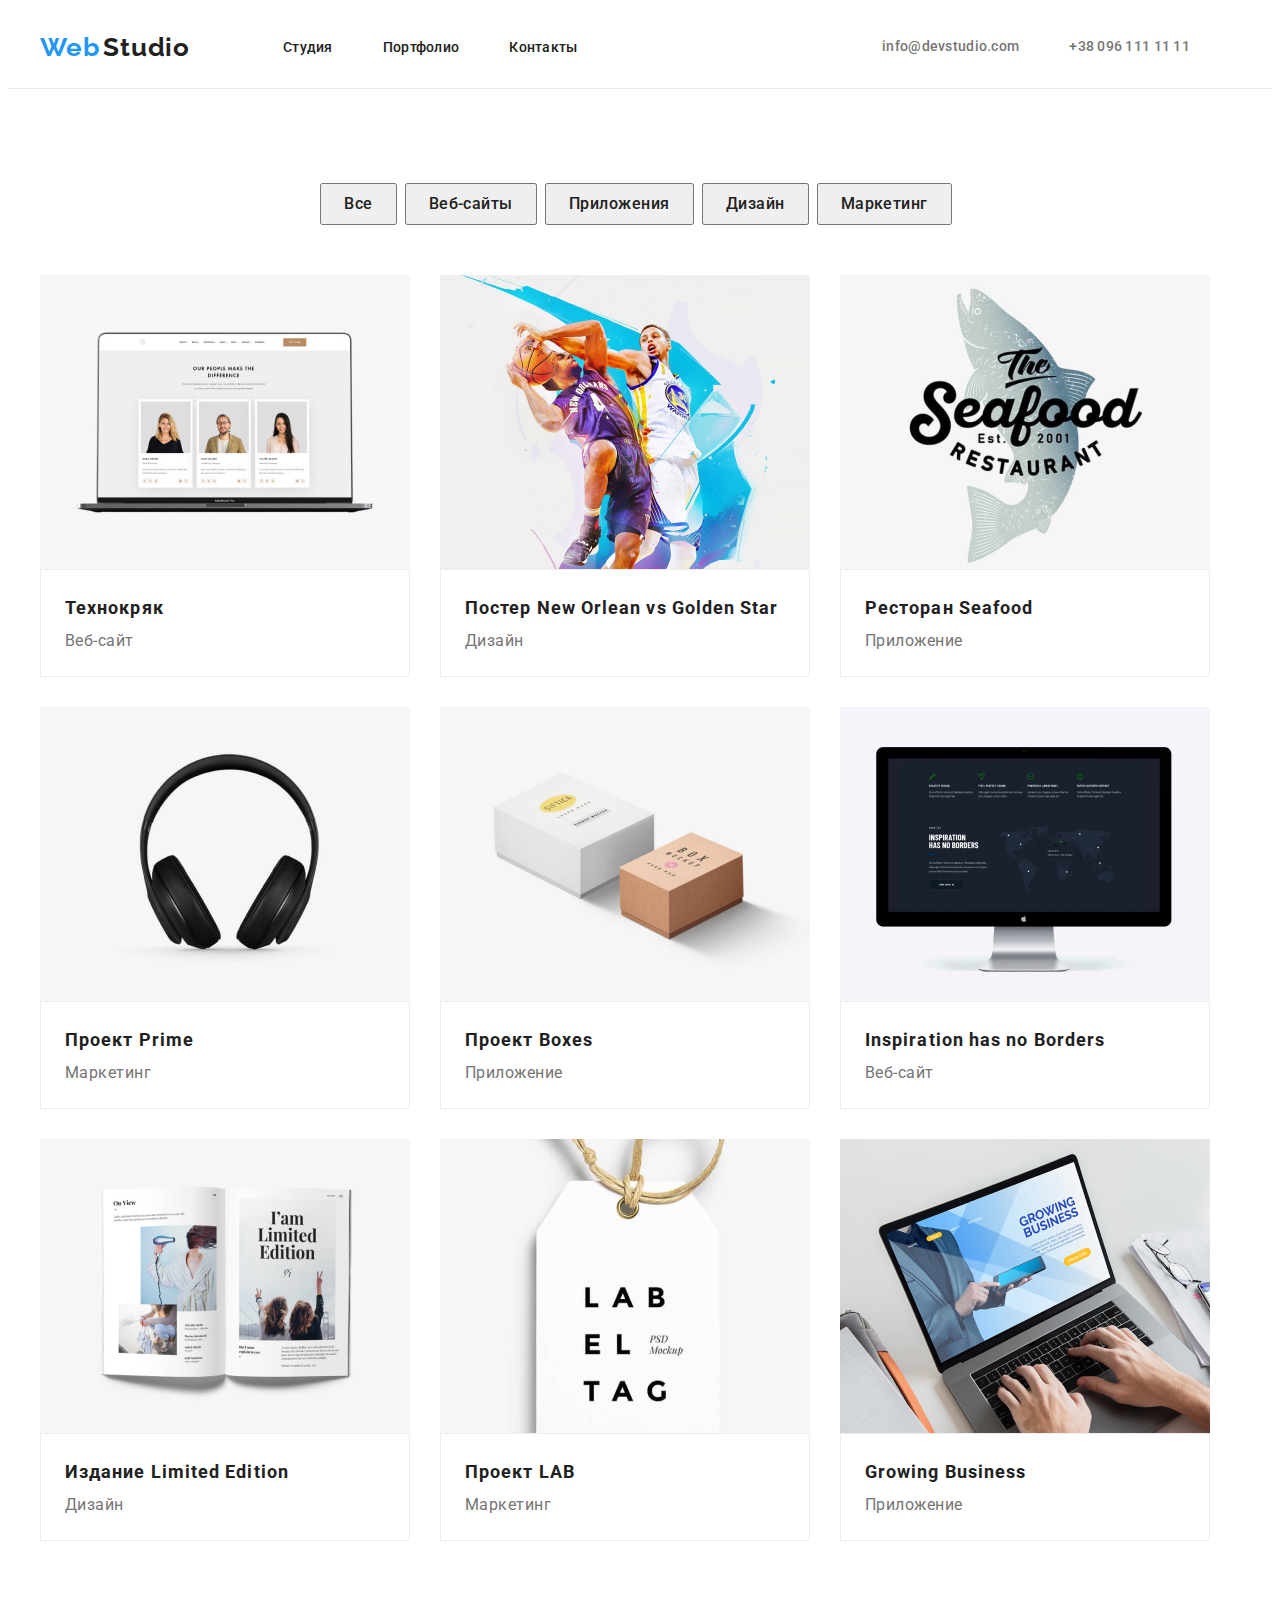
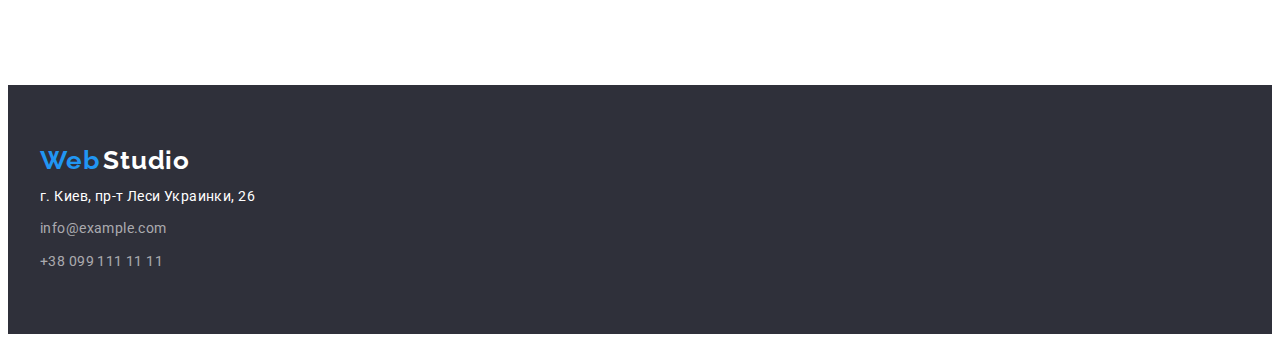
==== portfolio.html @ 5c02d0d0 "Добавляет икони" ====
<!DOCTYPE html>
<html lang="en">

<head>
    <meta charset="UTF-8">
    <meta http-equiv="X-UA-Compatible" content="IE=edge">
    <meta name="viewport" content="width=device-width, initial-scale=1.0">
    <link rel="preconnect" href="https://fonts.googleapis.com">
    <link rel="preconnect" href="https://fonts.gstatic.com" crossorigin>
    <link
        href="https://fonts.googleapis.com/css2?family=Raleway:wght@700&family=Roboto:wght@400;500;700;900&display=swap"
        rel="stylesheet">
    <title>Document</title>
    <link rel="stylesheet" href="https://cdnjs.cloudflare.com/ajax/libs/modern-normalize/1.1.0/modern-normalize.min.css"
        integrity="sha512-wpPYUAdjBVSE4KJnH1VR1HeZfpl1ub8YT/NKx4PuQ5NmX2tKuGu6U/JRp5y+Y8XG2tV+wKQpNHVUX03MfMFn9Q=="
        crossorigin="anonymous" referrerpolicy="no-referrer" />
    <link rel="stylesheet" href="./css/styles.css">
</head>

<body>
    <header class="header ">
        <div class="container header-container">
            <nav class="header-nav">
                <a class="link" href="">
                    <div class="header-logo">
                        <span class="header-logo-web">Web</span>
                        <span class="header-logo-studio">Studio</span>
                    </div>
                </a>
                <ul class="header-list list">
                    <li class="header-item"><a class="header-link link" href="./index.html">Студия</a></li>
                    <li class="header-item"><a class="header-link link" href="./portfolio.html">Портфолио</a></li>
                    <li class="header-item"><a class="header-link link" href="">Контакты</a></li>
                </ul>
    
            </nav>
    
            <ul class="header-contacts-link list">
                <li><a class="header-contacts-link link" href="mailto:info@devstudio.com">info@devstudio.com</a></li>
                <li><a class="header-contacts-link" href="tel:+380961111111"></a>+38 096 111 11 11</li>
            </ul>
        </div>
    </header>
    <main>
        <section class="portfolio-page">
            <div class="container">
            <ul class="header-btn-list list portfolio">

                <li class="portfolio-item"><button class="btn-list" type="button">Все</button></li>
                <li class="portfolio-item"><button class="btn-list" type="button">Веб-сайты</button></li>
                <li class="portfolio-item"><button class="btn-list" type="button">Приложения</button></li>
                <li class="portfolio-item"><button class="btn-list" type="button">Дизайн</button></li>
                <li class="portfolio-item"><button class="btn-list" type="button">Маркетинг</button></li>

            </ul>
            </div>
              <div class="container">
            <ul class="project-list list">
                <li class="project-list-item">
                    <img src="./images/employee.jpg" alt="три фотографии" width="370" height="294">
                      <div class="projects-content">
                        <h3 class="project-title">Технокряк</h3>
                        <p class="project-item">Веб-сайт</p>
                      </div>
                </li>
                <li class="project-list-item">
                    <img src="./images/poster.jpg" alt="баскетболисты" width="370" height="294">
                      <div class="projects-content">
                        <h3 class="project-title">Постер New Orlean vs Golden Star</h3>
                        <p class="project-item">Дизайн</p>
                      </div>
                </li>
    
                <li class="project-list-item">
                    <img src="./images/restaurant.jpg" alt="логотип ресторана в форме рыбы" width="370" height="294">
                    <div class="projects-content">
                      <h3 class="project-title">Ресторан Seafood</h3>
                      <p class="project-item">Приложение</p>
                    </div>
                </li>
                <li class="project-list-item">
                    <img src="./images/prime.jpg" alt="наушники" width="370" height="294">
                    <div class="projects-content">
                      <h3 class="project-title">Проект Prime</h3>
                      <p class="project-item">Маркетинг</p>
                    </div>
                </li>
                <li class="project-list-item">
                    <img src="./images/boxes.jpg" alt="коробки" width="370" height="294">
                    <div class="projects-content">
                    <h3 class="project-title">Проект Boxes</h3>
                    <p class="project-item">Приложение</p>
                    </div>
                </li>
                <li class="project-list-item">
                    <img src="./images/borders.jpg" alt="монитор компьютера" width="370" height="294">
                    <div class="projects-content">
                      <h3 class="project-title">Inspiration has no Borders</h3>
                      <p class="project-item">Веб-сайт</p>
                    </div>
                </li>
                <li class="project-list-item">
                    <img src="./images/limited.jpg" alt="журнал" width="370" height="294">
                    <div class="projects-content">
                      <h3 class="project-title">Издание Limited Edition</h3>
                      <p class="project-item">Дизайн</p>
                    </div>
                </li>
                <li class="project-list-item">
                    <img src="./images/lab.jpg" alt="бирка" width="370" height="294">
                    <div class="projects-content">
                      <h3 class="project-title">Проект LAB</h3>
                      <p class="project-item">Маркетинг</p>
                    </div>
                </li>
                <li class="project-list-item">
                    <img src="./images/growing.jpg" alt="работа за ноутбуком" width="370" height="294">
                    <div class="projects-content">
                      <h3 class="project-title">Growing Business</h3>
                      <p class="project-item">Приложение</p>
                    </div>
                </li>
            </ul>
            </div>
        </section>
    </main>
    <footer class="footer">
        <div class="container">
            <div class="footer-logo">
                <span class="footer-web">Web</span>
                <span class="footer-studio">Studio</span>
            </div>
            <address>
                <ul class="list">
                    <li class="footer-list"><a class="address link" href="" :>г. Киев, пр-т Леси Украинки, 26</a></li>
                    <li class="footer-list"><a class="footer-contacts link"
                            href="mailto:info@example.com">info@example.com</a></li>
                    <li class="footer-list"><a class="footer-contacts href=" tel:+380991111111">+38 099 111 11 11</a></li>
                </ul>
            </address>
        </div>
    </footer>
</body>

</html>
---- css/styles.css ----
:root {
  --primary-title-color: #ffffff;
  --secondary-title-color: #212121;
  --third-title-color: #2f303a;
  --primary-text-color: #757575;
  --secondary-text-color: #212121;
  --third-text-color: rgba(255, 255, 255, 0.6);
  --accent-color: #2196f3;
}

p,
h1,
h2,
h3,
h4,
h5,
h6 {
  margin: 0;
}

ul {
  margin: 0;
  padding-left: 0;
}

img {
  display: block;
  max-width: 100%;
  height: auto;
}

.btn {
  padding-top: 10px;
  padding-bottom: 10px;
  padding-right: 32px;
  padding-left: 32px;
  font-family: Roboto;
  font-style: normal;
  font-weight: bold;
  font-size: 16px;
  line-height: 1.87;
  text-align: center;
  letter-spacing: 0.06em;
  border-radius: 4px;
}

.link {
  text-decoration: none;
}
.list {
  list-style: none;
}
.container {
  width: 1200px;
  margin: 0 auto;
  padding-left: 15px;
  padding-right: 15px;
}
.header {
  border-bottom: 1px solid #ececec;
  padding-top: 24px;
  padding-bottom: 25px;
}

.header-nav {
  display: flex;
  align-items: center;
}

.header-container {
  display: flex;
  align-items: center;
}

.header-list {
  display: flex;
}

.header-item:not(:last-child) {
  margin-right: 50px;
}

.header-contacts-link {
  display: flex;
  align-items: center;
  margin-right: 50px;
  margin-left: auto;
}

.contact-icon {
  margin-right: 10px;
  fill: currentColor;
}

.header-logo {
  margin-right: 93px;
}

.header-logo-web {
  font-family: Raleway;
  font-style: normal;
  font-weight: bold;
  font-size: 26px;
  line-height: 1.19;
  letter-spacing: 0.03em;
  color: var(--accent-color);
}

.header-logo-studio {
  font-family: Raleway;
  font-style: normal;
  font-weight: bold;
  font-size: 26px;
  line-height: 1.19;
  letter-spacing: 0.03em;
  color: var(--secondary-title-color);
}

.header-link:hover {
  color: var(--accent-color);
}

.header-link {
  font-family: Roboto;
  font-style: normal;
  font-weight: 500;
  font-size: 14px;
  line-height: 1.14;
  letter-spacing: 0.02em;
  color: var(--secondary-title-color);
}

.header-contacts-link:hover {
  color: var(--accent-color);
}
.header-contacts-link:focus {
  color: var(--accent-color);
}

.header-contacts-link {
  font-family: Roboto;
  font-style: normal;
  font-weight: 500;
  font-size: 14px;
  line-height: 1.14;
  letter-spacing: 0.02em;
  color: var(--primary-text-color);
}

.contact-icon {
  margin-right: 10px;
  fill: currentColor;
}

.features-icon {
  fill: currentColor;
}

.hero {
  background-image: linear-gradient(
      rgba(47, 48, 58, 0.4),
      rgba(47, 48, 58, 0.4)
    ),
    url(../images/img.jpg);
  background-repeat: no-repeat;
  background-position: center;
  background-size: cover;
  text-align: center;
  padding-top: 200px;
  padding-bottom: 200px;
}

.hero-title {
  text-align: center;
  font-weight: 900;
  max-width: 696px;
  font-family: Roboto;
  font-style: normal;
  font-size: 44px;
  line-height: 1.36;
  letter-spacing: 0.06em;
  text-transform: uppercase;
  color: var(--primary-title-color);
}

.hero-title {
  margin: 0 auto;
  margin-bottom: 30px;
}

.header-btn {
  font-weight: 700px;
  color: var(--primary-title-color);
  background-color: var(--accent-color);
  padding: 10px 32px;
  display: inline-block;
  align-items: center;
  text-align: center;
  margin: 0 auto;
}

.section {
  padding-top: 94px;
  padding-bottom: 94px;
}

.feature-list {
  display: flex;
}

.feature-item {
  margin-right: 30px;
  width: 270px;
  margin-top: 10px;
}

.advant {
  padding-bottom: 94px;
}

.advant-title {
  margin-bottom: 50px;
}
.advant-list {
  display: flex;
}

.advant-item {
  margin-right: 30px;
}
.advant-item:nth(:last-child) {
  margin-right: 30px;
}

.section-title {
  font-family: Roboto;
  font-style: normal;
  font-weight: bold;
  font-size: 14px;
  line-height: 1.14;
  letter-spacing: 0.03em;
  text-transform: uppercase;
  color: var(--secondary-title-color);
  margin-right: 30px;
  margin-top: 30px;
}

.section-title-list {
  margin-top: 10px;
  font-family: Roboto;
  font-style: normal;
  font-weight: normal;
  font-size: 14px;
  line-height: 1.71;
  letter-spacing: 0.03em;
  color: var(--primary-text-color);
}

.advant-title {
  font-family: Roboto;
  font-style: normal;
  font-weight: bold;
  font-size: 36px;
  line-height: 1.16;
  text-align: center;
  letter-spacing: 0.03em;
}

.empl {
  background-color: #f5f4fa;
  padding-top: 94px;
  padding-bottom: 94px;
}

.empl-list {
  font-family: Roboto;
  font-style: normal;
  font-weight: 500;
  font-size: 16px;
  line-height: 1.18;
  letter-spacing: 0.03em;
  color: var(--secondary-title-color);
}

.empl-item {
  font-family: Roboto;
  font-style: normal;
  font-weight: normal;
  font-size: 16px;
  line-height: 1.18;
  letter-spacing: 0.03em;
  color: var(--primary-text-color);
}

.employee {
  display: flex;
}

.empl-element {
  margin-right: 30px;
}

.team {
  padding-top: 30px;
  padding-bottom: 30px;
}

.empl-list {
  text-align: center;
  margin-top: 30px;
}

.empl-item {
  text-align: center;
  margin-top: 10px;
  padding-bottom: 30px;
}

.clients {
  margin-top: 94px;
  margin-bottom: 236px;
}

.footer-web {
  font-family: Raleway;
  font-style: normal;
  font-weight: bold;
  font-size: 26px;
  line-height: 1.19;
  letter-spacing: 0.03em;
  color: var(--accent-color);
}

.footer-studio {
  font-family: Raleway;
  font-style: normal;
  font-weight: bold;
  font-size: 26px;
  line-height: 1.19;
  letter-spacing: 0.03em;
  color: var(--primary-title-color);
}

.footer {
  background-color: var(--third-title-color);
}
.footer {
  padding-top: 60px;
  padding-bottom: 60px;
}

.footer-list {
  margin-top: 9px;
}

.address {
  font-family: Roboto;
  font-style: normal;
  font-weight: normal;
  font-size: 14px;
  line-height: 1.71;
  letter-spacing: 0.03em;
  color: var(--primary-title-color);
}

.footer-contacts {
  font-family: Roboto;
  font-style: normal;
  font-weight: normal;
  font-size: 14px;
  line-height: 1.71;
  letter-spacing: 0.03em;
  color: var(--third-text-color);
}

.header-btn-list {
  text-align: center;
}

.btn-list:hover {
  background-color: var(--accent-color);
  color: var(--primary-title-color);
}
.btn-list:focus {
  background-color: var(--accent-color);
  color: var(--primary-title-color);
}

.btn-list {
  font-family: Roboto;
  font-style: normal;
  font-weight: 500;
  font-size: 16px;
  line-height: 1.62;
  text-align: center;
  letter-spacing: 0.03em;
  color: var(--secondary-title-color);
  padding: 6px 22px;
}

.portfolio-page {
  padding-top: 94px;
  padding-bottom: 50px;
}

.portfolio {
  display: flex;
  align-items: center;
  justify-content: center;
  margin-bottom: 50px;
}

.portfolio-item {
  margin-right: 8px;
  background-color: var(--accent-color);
  border-radius: 4px;
}

.project-title {
  font-family: Roboto;
  font-style: normal;
  font-weight: bold;
  font-size: 18px;
  line-height: 2;
  letter-spacing: 0.06em;
  color: var(--secondary-title-color);
}

.project-item {
  font-family: Roboto;
  font-style: normal;
  font-weight: normal;
  font-size: 16px;
  line-height: 1.87;
  letter-spacing: 0.03em;
  color: var(--primary-text-color);
}

.project-list {
  display: flex;
  flex-wrap: wrap;
  padding-bottom: 94px;
}

.project-list-item {
  flex-basis: auto;
  margin-right: 30px;
  margin-bottom: 30px;
}

.project-list-item:nth-child(3n) {
  margin-right: 0;
}

.project-list-item:nth-last-child(-n + 3) {
  margin-bottom: 0;
}

.projects-content {
  padding: 20px 24px;
  border: 1px solid #eeeeee;
}
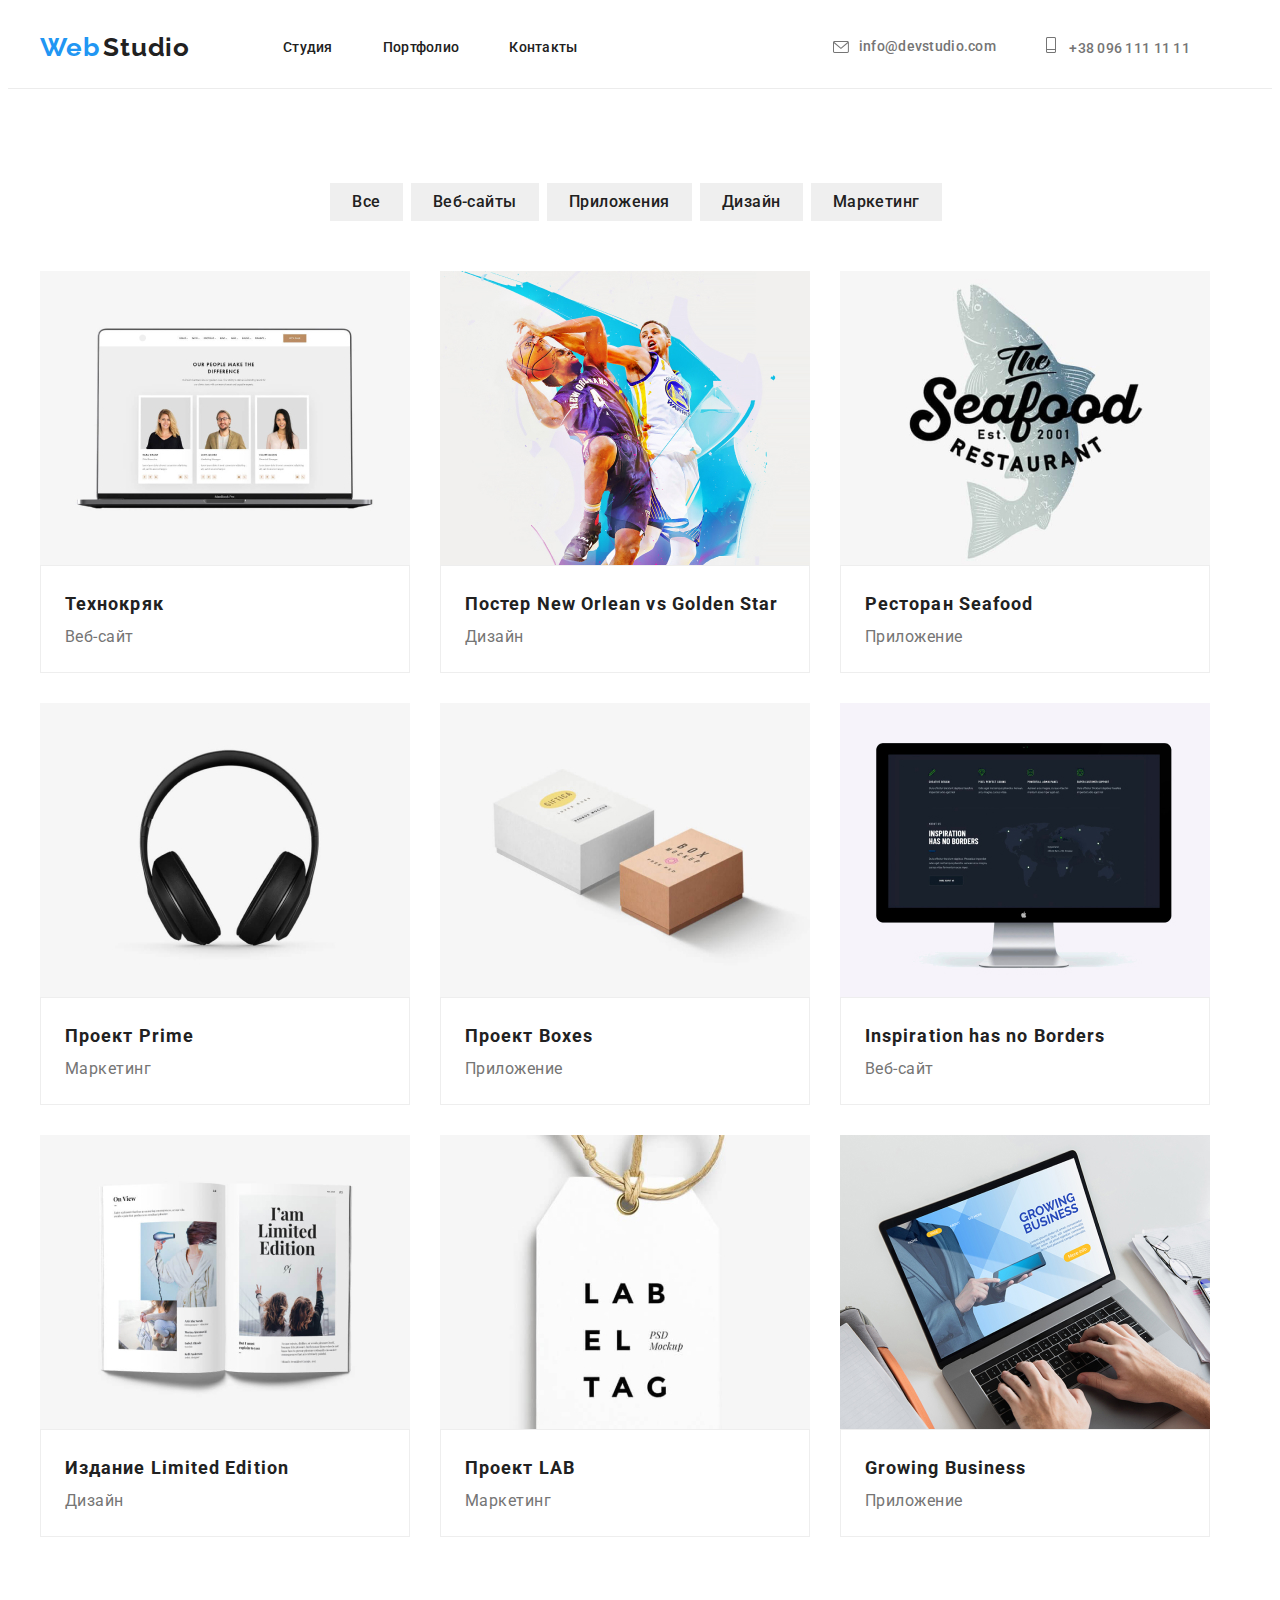
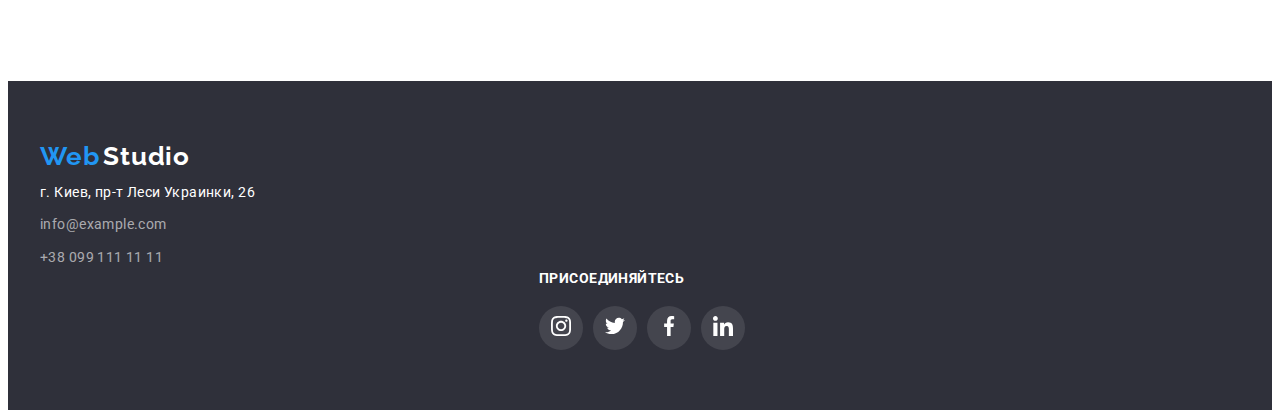
==== commit f3f0616a: "Добавляет иконки на сайт" ====
--- a/portfolio.html
+++ b/portfolio.html
@@ -36,8 +36,18 @@
             </nav>
     
             <ul class="header-contacts-link list">
-                <li><a class="header-contacts-link link" href="mailto:info@devstudio.com">info@devstudio.com</a></li>
-                <li><a class="header-contacts-link" href="tel:+380961111111"></a>+38 096 111 11 11</li>
+                <li><a class="header-contacts-link link " href="mailto:info@devstudio.com">
+                        <svg class="contact-icon" width="16" height="12">
+                            <use href="./images/sprite.svg#icon-mail"></use>
+                        </svg>
+                        info@devstudio.com</a></li>
+            
+                <li><a class="header-contacts-link" href="tel:+380961111111"></a>
+                    <svg class="contact-icon" width="10" height="16">
+                        <use href="./images/sprite.svg#icon-phone"></use>
+                    </svg>
+                    +38 096 111 11 11
+                </li>
             </ul>
         </div>
     </header>
@@ -139,6 +149,43 @@
                 </ul>
             </address>
         </div>
+        <section class="footer-social">
+            <div class="container">
+            <h3 class="footer-title">Присоединяйтесь</h3>
+            <ul class="footer-social-list list">
+                <li class="footer-item">
+                <a href="" class="social__link">
+                    <svg class="footer-svg " width="20px" height="20px">
+                        <use href="./images/sprite.svg#icon-instagram"></use>
+                    </svg>
+                </a>
+                </li>
+                <li class="footer-item">
+                    <a href="" class="social__link">
+                        <svg class="footer-svg " width="20px" height="20px">
+                            <use href="./images/sprite.svg#icon-twitter"></use>
+                        </svg>
+                    </a>
+                </li>
+                <li class="footer-item">
+                    <a href="" class="social__link">
+                        <svg class="footer-svg " width="20px" height="20px">
+                            <use href="./images/sprite.svg#icon-facebook"></use>
+                        </svg>
+                    </a>
+                </li>
+                <li class="footer-item">
+                    <a href="" class="social__link">
+                        <svg class="footer-svg " width="20px" height="20px">
+                            <use href="./images/sprite.svg#icon-linkedin"></use>
+                        </svg>
+                    </a>
+                </li>
+
+
+            </ul>
+                </div>
+        </section>
     </footer>
 </body>
 
--- a/css/styles.css
+++ b/css/styles.css
@@ -87,11 +87,6 @@
   margin-left: auto;
 }
 
-.contact-icon {
-  margin-right: 10px;
-  fill: currentColor;
-}
-
 .header-logo {
   margin-right: 93px;
 }
@@ -149,11 +144,11 @@
 
 .contact-icon {
   margin-right: 10px;
-  fill: currentColor;
-}
-
-.features-icon {
-  fill: currentColor;
+  fill: #757575;
+}
+
+.contact-icon:hover {
+  fill: #2196f3;
 }
 
 .hero {
@@ -206,6 +201,7 @@
 
 .feature-list {
   display: flex;
+  align-items: center;
 }
 
 .feature-item {
@@ -214,6 +210,13 @@
   margin-top: 10px;
 }
 
+.icon-border {
+  width: 270px;
+  height: 120px;
+  background: #f5f4fa;
+  border-radius: 4px;
+}
+
 .advant {
   padding-bottom: 94px;
 }
@@ -298,6 +301,10 @@
 
 .empl-element {
   margin-right: 30px;
+  box-shadow: 0px 2px 1px rgba(0, 0, 0, 0.2), 0px 1px 1px rgba(0, 0, 0, 0.14),
+    0px 1px 3px rgba(0, 0, 0, 0.12);
+  background-color: #fff;
+  border-radius: 0px 0px 4px 4px;
 }
 
 .team {
@@ -316,9 +323,77 @@
   padding-bottom: 30px;
 }
 
+.social {
+  display: flex;
+  justify-content: space-evenly;
+  padding-left: 32px;
+  padding-right: 32px;
+}
+
+.social-logo {
+  width: 44px;
+  height: 44px;
+}
+
+.socail-svg {
+  fill: #afb1b8;
+}
+
+.socail-svg:hover {
+  fill: #ffffff;
+}
+
 .clients {
   margin-top: 94px;
-  margin-bottom: 236px;
+  margin-bottom: 94px;
+}
+
+.clients-title {
+  font-family: Roboto;
+  font-style: normal;
+  color: #212121;
+  font-weight: bold;
+  font-size: 36px;
+  line-height: 42px;
+  text-align: center;
+  letter-spacing: 0.03em;
+  margin-bottom: 50px;
+}
+
+.clients-content {
+  display: flex;
+  margin-bottom: 94px;
+}
+
+.clients-logo {
+  border: 1px solid #afb1b8;
+  box-sizing: border-box;
+  border-radius: 4px;
+  margin-left: 30px;
+  width: 170px;
+  height: 92px;
+}
+.clients-logo first-child {
+  margin-left: 0px;
+}
+
+.clients-logo:hover {
+  border: 1px solid #2196f3;
+}
+
+.clients-logo:focus {
+  border: 1px solid #2196f3;
+}
+
+.icon-logo {
+  fill: #afb1b8;
+  width: 106px;
+  height: 60px;
+  height: 50%;
+}
+
+.icon-logo:hover {
+  fill: #2196f3;
 }
 
 .footer-web {
@@ -380,10 +455,14 @@
 .btn-list:hover {
   background-color: var(--accent-color);
   color: var(--primary-title-color);
+  box-shadow: 0px 3px 1px rgba(0, 0, 0, 0.1), 0px 1px 2px rgba(0, 0, 0, 0.08),
+    0px 2px 2px rgba(0, 0, 0, 0.12);
 }
 .btn-list:focus {
   background-color: var(--accent-color);
   color: var(--primary-title-color);
+  box-shadow: 0px 3px 1px rgba(0, 0, 0, 0.1), 0px 1px 2px rgba(0, 0, 0, 0.08),
+    0px 2px 2px rgba(0, 0, 0, 0.12);
 }
 
 .btn-list {
@@ -396,6 +475,7 @@
   letter-spacing: 0.03em;
   color: var(--secondary-title-color);
   padding: 6px 22px;
+  border: none;
 }
 
 .portfolio-page {
@@ -456,7 +536,58 @@
   margin-bottom: 0;
 }
 
+.project-list-item:hover {
+  box-shadow: 0px 1px 1px rgba(0, 0, 0, 0.12), 0px 4px 4px rgba(0, 0, 0, 0.06),
+    1px 4px 6px rgba(0, 0, 0, 0.16);
+}
+
 .projects-content {
   padding: 20px 24px;
   border: 1px solid #eeeeee;
 }
+
+.footer-social {
+  padding-left: 516px;
+}
+
+.footer-social-list {
+  display: flex;
+}
+
+.footer-title {
+  color: #ffffff;
+  font-family: Roboto;
+  font-style: normal;
+  font-weight: bold;
+  font-size: 14px;
+  line-height: 16px;
+  letter-spacing: 0.03em;
+  text-transform: uppercase;
+  margin: 0;
+  padding-bottom: 20px;
+}
+
+.footer-item {
+  display: flex;
+  justify-content: center;
+  align-items: center;
+  width: 44px;
+  height: 44px;
+  border-radius: 50%;
+  margin-right: 10px;
+  background-color: rgba(255, 255, 255, 0.1);
+}
+
+.footer-svg {
+  width: 20px;
+  height: 20px;
+  fill: #ffffff;
+}
+
+.footer-item:hover {
+  background-color: var(--accent-color);
+}
+
+.footer-item:focus {
+  background-color: var(--accent-color);
+}
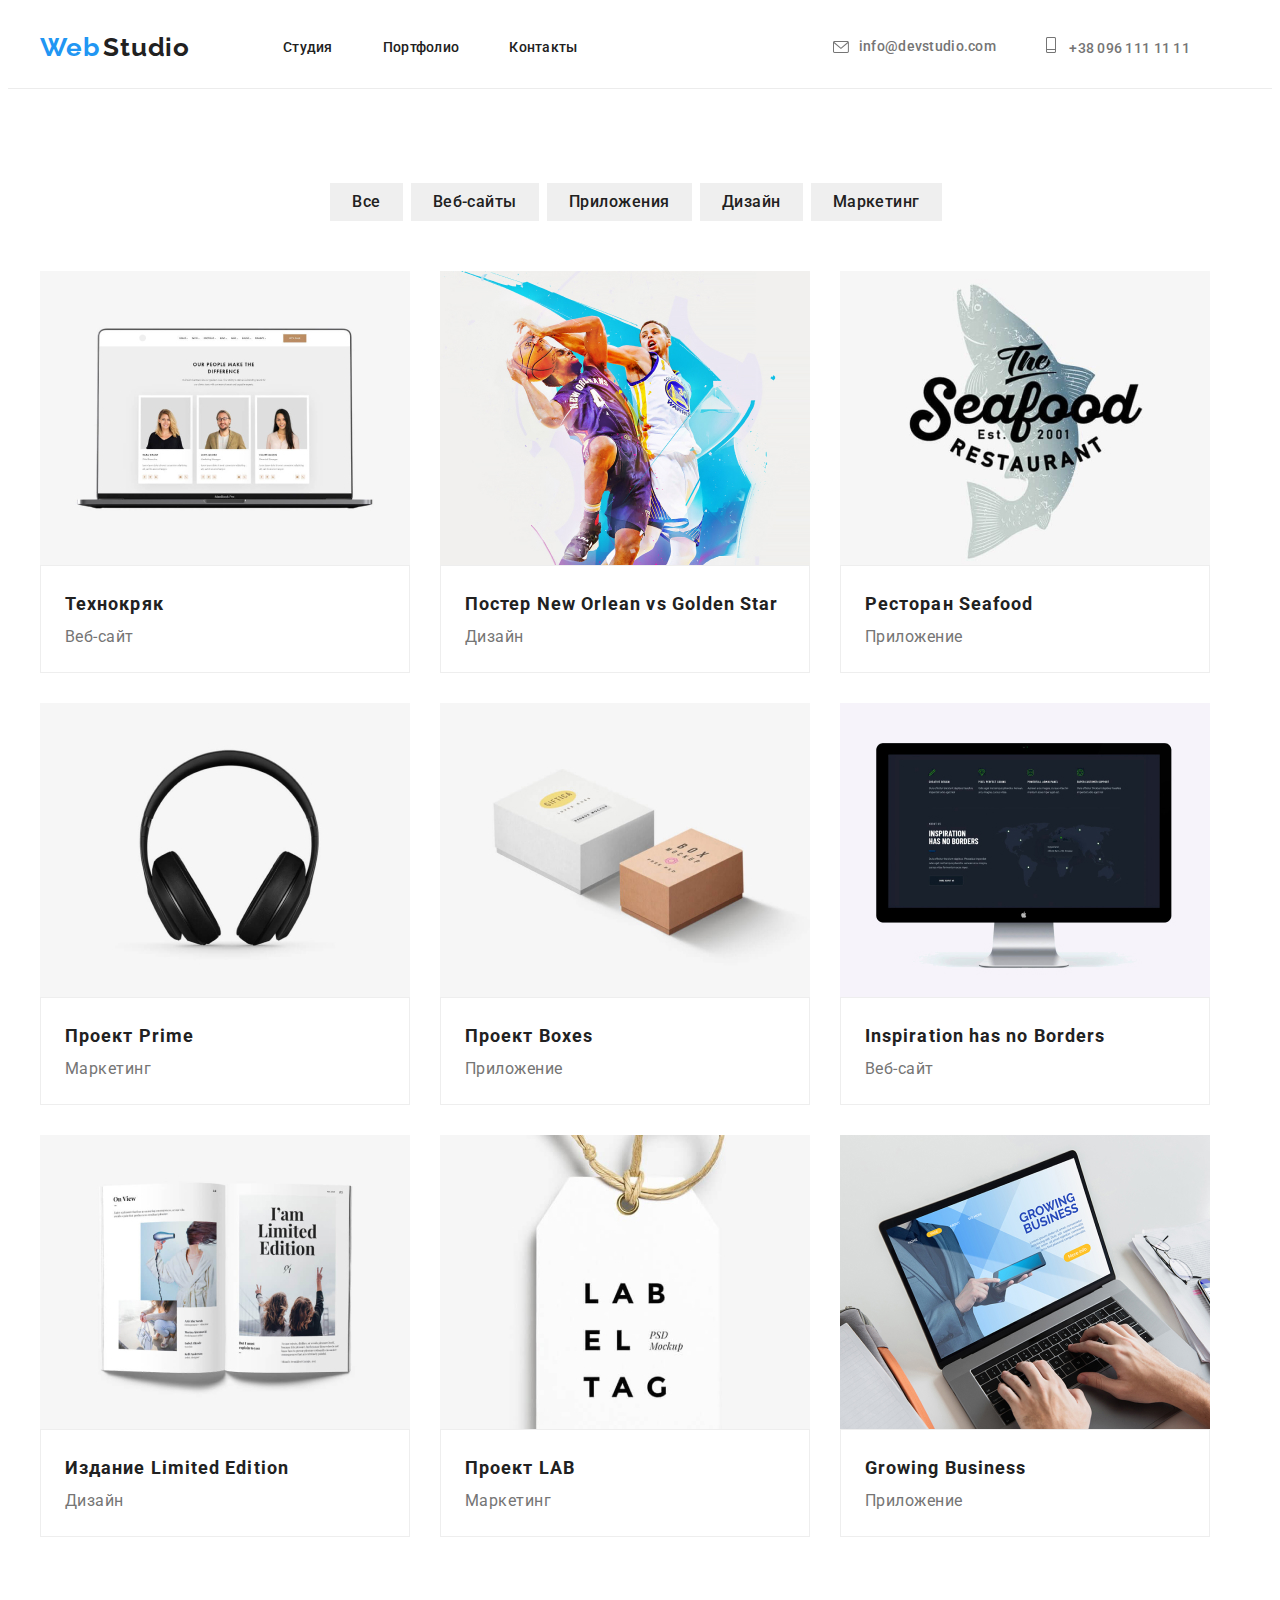
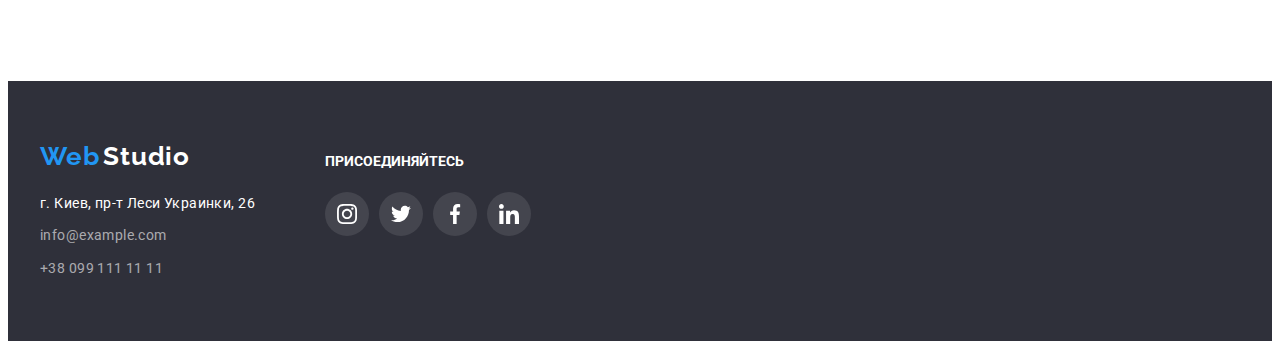
==== commit f6ca96c9: "Исправляет класс social svg" ====
--- a/portfolio.html
+++ b/portfolio.html
@@ -137,55 +137,62 @@
     <footer class="footer">
         <div class="container">
             <div class="footer-logo">
-                <span class="footer-web">Web</span>
-                <span class="footer-studio">Studio</span>
+                <div>
+                    <div>
+                        <span class="footer-web">Web</span>
+                        <span class="footer-studio">Studio</span>
+                    </div>
+    
+                    <address class="footer-adress">
+                        <ul class=" list">
+                            <li class="footer-list"><a class="address link" href="" :>г. Киев, пр-т Леси Украинки, 26</a>
+                            </li>
+                            <li class="footer-list"><a class="footer-contacts link"
+                                    href="mailto:info@example.com">info@example.com</a></li>
+                            <li class="footer-list"><a class="footer-contacts href=" tel:+380991111111">+38 099 111 11
+                                    11</a></li>
+                        </ul>
+                    </address>
+                </div>
+                <div class="footer-social">
+    
+                    <p class="footer-title">Присоединяйтесь</p>
+                    <ul class="footer-social-list list">
+                        <li class="footer-item">
+                            <a href="" class="social__link">
+                                <svg class="footer-svg " width="20px" height="20px">
+                                    <use class="footer-icon" href="./images/sprite.svg#icon-instagram"></use>
+                                </svg>
+                            </a>
+                        </li>
+                        <li class="footer-item">
+                            <a href="" class="social__link">
+                                <svg class="footer-svg " width="20px" height="20px">
+                                    <use class="footer-icon" href="./images/sprite.svg#icon-twitter"></use>
+                                </svg>
+                            </a>
+                        </li>
+                        <li class="footer-item">
+                            <a href="" class="social__link">
+                                <svg class="footer-svg " width="20px" height="20px">
+                                    <use class="footer-icon" href="./images/sprite.svg#icon-facebook"></use>
+                                </svg>
+                            </a>
+                        </li>
+                        <li class="footer-item">
+                            <a href="" class="social__link">
+                                <svg class="footer-svg " width="20px" height="20px">
+                                    <use class="footer-icon" href="./images/sprite.svg#icon-linkedin"></use>
+                                </svg>
+                            </a>
+                        </li>
+    
+    
+                    </ul>
+    
+                </div>
             </div>
-            <address>
-                <ul class="list">
-                    <li class="footer-list"><a class="address link" href="" :>г. Киев, пр-т Леси Украинки, 26</a></li>
-                    <li class="footer-list"><a class="footer-contacts link"
-                            href="mailto:info@example.com">info@example.com</a></li>
-                    <li class="footer-list"><a class="footer-contacts href=" tel:+380991111111">+38 099 111 11 11</a></li>
-                </ul>
-            </address>
         </div>
-        <section class="footer-social">
-            <div class="container">
-            <h3 class="footer-title">Присоединяйтесь</h3>
-            <ul class="footer-social-list list">
-                <li class="footer-item">
-                <a href="" class="social__link">
-                    <svg class="footer-svg " width="20px" height="20px">
-                        <use href="./images/sprite.svg#icon-instagram"></use>
-                    </svg>
-                </a>
-                </li>
-                <li class="footer-item">
-                    <a href="" class="social__link">
-                        <svg class="footer-svg " width="20px" height="20px">
-                            <use href="./images/sprite.svg#icon-twitter"></use>
-                        </svg>
-                    </a>
-                </li>
-                <li class="footer-item">
-                    <a href="" class="social__link">
-                        <svg class="footer-svg " width="20px" height="20px">
-                            <use href="./images/sprite.svg#icon-facebook"></use>
-                        </svg>
-                    </a>
-                </li>
-                <li class="footer-item">
-                    <a href="" class="social__link">
-                        <svg class="footer-svg " width="20px" height="20px">
-                            <use href="./images/sprite.svg#icon-linkedin"></use>
-                        </svg>
-                    </a>
-                </li>
-
-
-            </ul>
-                </div>
-        </section>
     </footer>
 </body>
 
--- a/css/styles.css
+++ b/css/styles.css
@@ -186,12 +186,14 @@
 .header-btn {
   font-weight: 700px;
   color: var(--primary-title-color);
-  background-color: var(--accent-color);
+  background: var(--accent-color);
   padding: 10px 32px;
   display: inline-block;
   align-items: center;
   text-align: center;
   margin: 0 auto;
+  border-radius: 4px;
+  border: none;
 }
 
 .section {
@@ -314,33 +316,54 @@
 
 .empl-list {
   text-align: center;
-  margin-top: 30px;
 }
 
 .empl-item {
   text-align: center;
   margin-top: 10px;
-  padding-bottom: 30px;
-}
-
-.social {
-  display: flex;
-  justify-content: space-evenly;
-  padding-left: 32px;
-  padding-right: 32px;
+  p
+}
+
+.social{
+  align-items: center;
+  justify-content: center;
+  display: flex;
+  padding-top: 16px;
+  margin-left: 32px;
+  
 }
 
 .social-logo {
+  align-items: center;
+  justify-content: center;
+  margin-right: 10px; 
   width: 44px;
   height: 44px;
-}
-
-.socail-svg {
-  fill: #afb1b8;
-}
-
-.socail-svg:hover {
-  fill: #ffffff;
+
+}
+
+.social-logo:nth(:last-child) {
+  margin-right: 10px;
+}
+
+.social-link {
+  align-items: center;
+  justify-content: center;
+  
+}
+
+.social-svg {
+  fill: #AFB1B8;
+}
+
+.social-svg:hover {
+  fill: var(--primary-title-color);
+}
+
+.social-logo:hover {
+  border-radius: 50%;
+  background-color: var(--accent-color);
+  fill: var(--primary-title-color);
 }
 
 .clients {
@@ -366,6 +389,9 @@
 }
 
 .clients-logo {
+  display: flex;
+  align-items: center;
+  justify-content: center;
   border: 1px solid #afb1b8;
   box-sizing: border-box;
   border-radius: 4px;
@@ -385,6 +411,12 @@
   border: 1px solid #2196f3;
 }
 
+.icon-border {
+  display: flex;
+  align-items: center;
+  justify-content: center;
+}
+
 .icon-logo {
   fill: #afb1b8;
   width: 106px;
@@ -396,6 +428,19 @@
   fill: #2196f3;
 }
 
+.footer {
+ padding-top: 60px;
+  padding-bottom: 60px;
+}
+
+.footer-logo {
+  display: flex;
+  margin: 0;
+  padding: 0;
+  list-style: none;
+  
+}
+
 .footer-web {
   font-family: Raleway;
   font-style: normal;
@@ -438,6 +483,10 @@
   color: var(--primary-title-color);
 }
 
+.footer-adress {
+  margin-top: 20px;
+}
+
 .footer-contacts {
   font-family: Roboto;
   font-style: normal;
@@ -446,6 +495,16 @@
   line-height: 1.71;
   letter-spacing: 0.03em;
   color: var(--third-text-color);
+}
+
+.footer-item {
+  border-radius: 50%;
+  background-color: rgba(255, 255, 255, 0.1);;
+  
+}
+
+.footer-icon {
+  fill: white;
 }
 
 .header-btn-list {
@@ -547,47 +606,52 @@
 }
 
 .footer-social {
-  padding-left: 516px;
+   margin-left: 70px;
+  width: 206px;
 }
 
 .footer-social-list {
   display: flex;
+  padding: 0;
+  margin-top: 0;
+  list-style: none;
+  justify-content: space-between;
+  align-items: center;
 }
 
 .footer-title {
   color: #ffffff;
   font-family: Roboto;
-  font-style: normal;
-  font-weight: bold;
+  padding: 20px 0px 10px 0px;
+  margin-bottom: 20px;
+  font-weight: 700;
   font-size: 14px;
-  line-height: 16px;
-  letter-spacing: 0.03em;
+  line-height: 1.14px;
   text-transform: uppercase;
-  margin: 0;
-  padding-bottom: 20px;
+  
+  
 }
 
 .footer-item {
-  display: flex;
-  justify-content: center;
-  align-items: center;
   width: 44px;
   height: 44px;
+  
+}
+
+.footer-svg {
+ margin: 12px 0px 0px 12px;
+  fill: currentColor;
+}
+
+.footer-item:hover {
+  fill: white;
+  background-color: var(--accent-color);
   border-radius: 50%;
-  margin-right: 10px;
-  background-color: rgba(255, 255, 255, 0.1);
-}
-
-.footer-svg {
-  width: 20px;
-  height: 20px;
-  fill: #ffffff;
-}
-
-.footer-item:hover {
-  background-color: var(--accent-color);
+  
 }
 
 .footer-item:focus {
   background-color: var(--accent-color);
 }
+
+
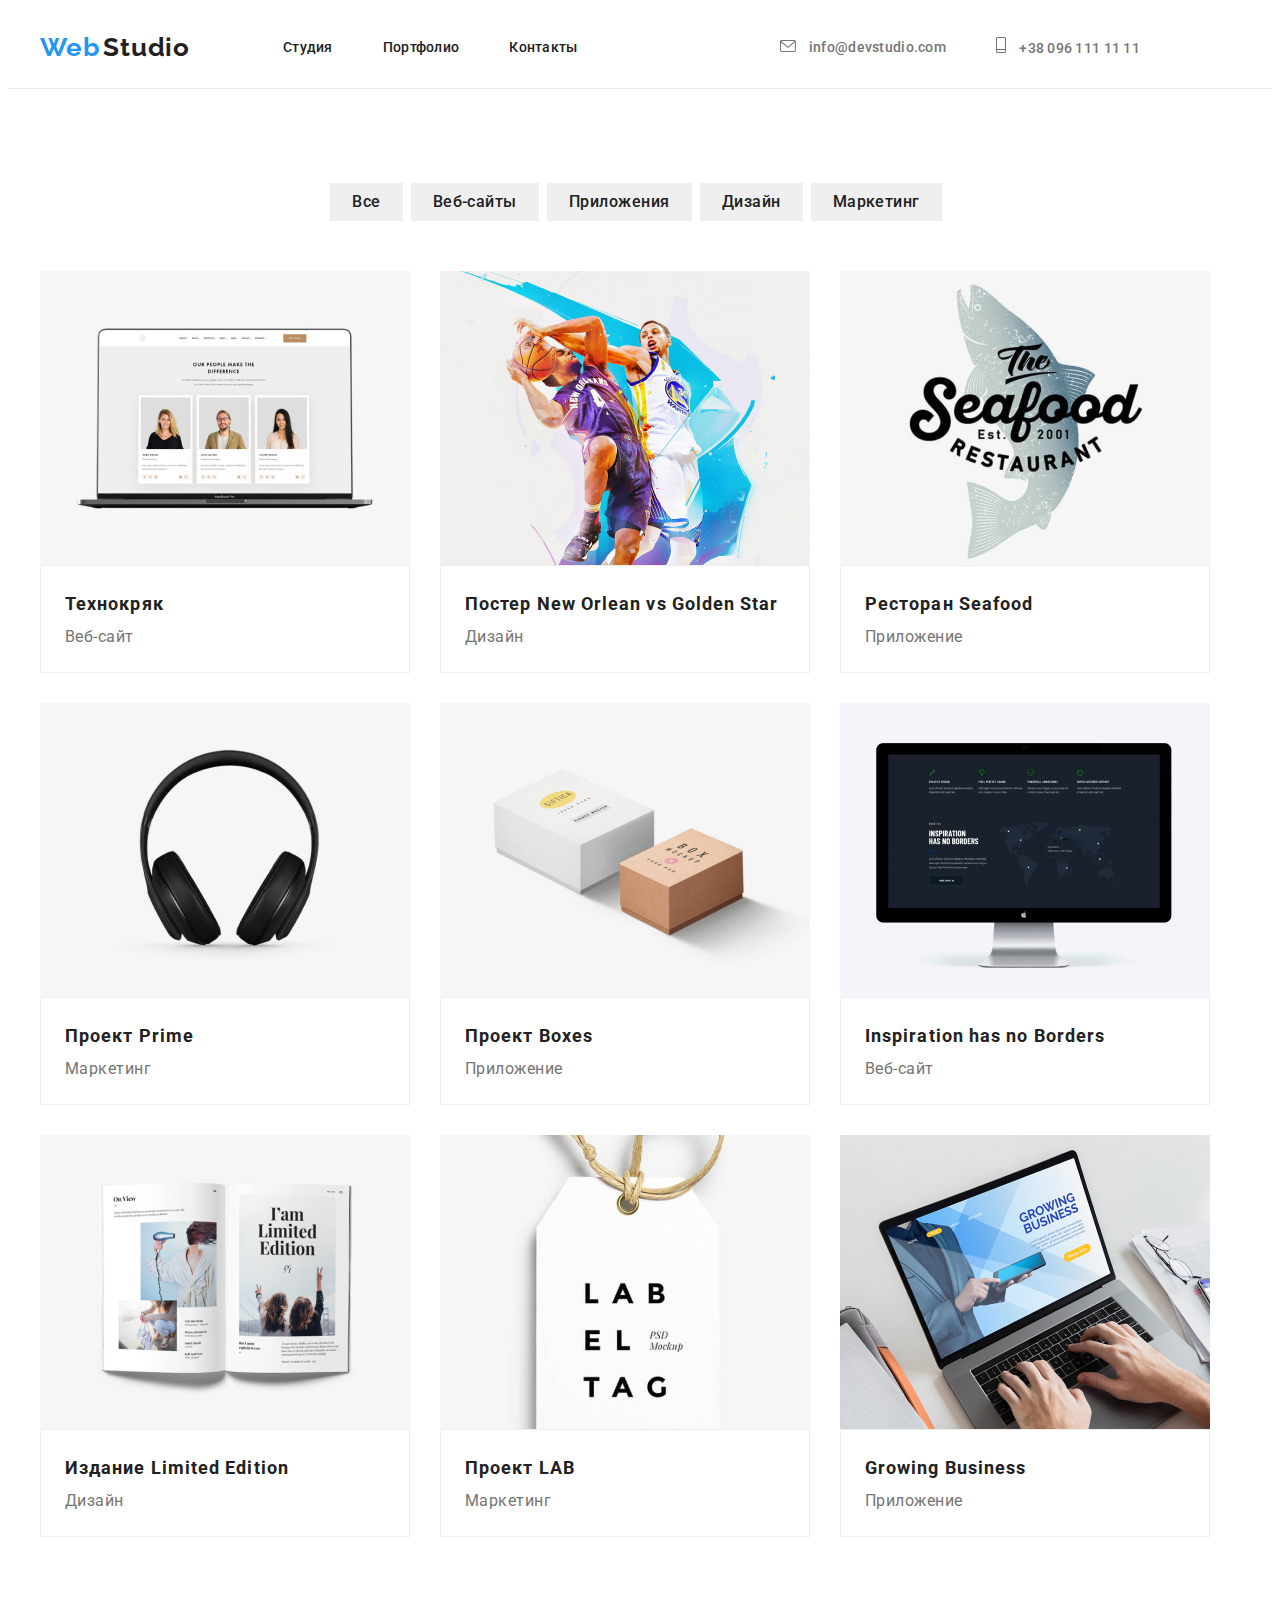
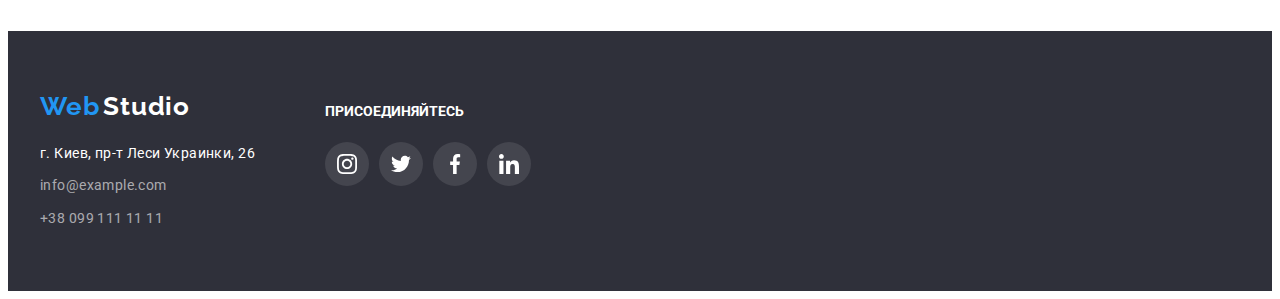
==== commit 021f996d: "Исправляет хедер, иконки" ====
--- a/portfolio.html
+++ b/portfolio.html
@@ -28,26 +28,24 @@
                     </div>
                 </a>
                 <ul class="header-list list">
-                    <li class="header-item"><a class="header-link link" href="./index.html">Студия</a></li>
+                    <li class="header-item"><a class="header-link link" href="">Студия</a></li>
                     <li class="header-item"><a class="header-link link" href="./portfolio.html">Портфолио</a></li>
                     <li class="header-item"><a class="header-link link" href="">Контакты</a></li>
                 </ul>
     
             </nav>
-    
             <ul class="header-contacts-link list">
-                <li><a class="header-contacts-link link " href="mailto:info@devstudio.com">
+                <li> <a class="header-contact-link link" href="mailto:info@devstudio.com">
                         <svg class="contact-icon" width="16" height="12">
                             <use href="./images/sprite.svg#icon-mail"></use>
                         </svg>
                         info@devstudio.com</a></li>
-            
-                <li><a class="header-contacts-link" href="tel:+380961111111"></a>
-                    <svg class="contact-icon" width="10" height="16">
-                        <use href="./images/sprite.svg#icon-phone"></use>
-                    </svg>
-                    +38 096 111 11 11
-                </li>
+    
+                <li> <a class="header-contact-link link" href="tel:+380961111111">
+                        <svg class="contact-icon" width="10" height="16">
+                            <use href="./images/sprite.svg#icon-phone"></use>
+                        </svg>
+                        +38 096 111 11 11</a></li>
             </ul>
         </div>
     </header>
--- a/css/styles.css
+++ b/css/styles.css
@@ -81,7 +81,7 @@
 }
 
 .header-contacts-link {
-  display: flex;
+  display: inline-flex;
   align-items: center;
   margin-right: 50px;
   margin-left: auto;
@@ -112,6 +112,10 @@
 }
 
 .header-link:hover {
+  color: var(--accent-color);
+}
+
+.header-link:focus {
   color: var(--accent-color);
 }
 
@@ -125,15 +129,24 @@
   color: var(--secondary-title-color);
 }
 
-.header-contacts-link:hover {
+.header-contact-link:hover {
   color: var(--accent-color);
 }
 .header-contacts-link:focus {
   color: var(--accent-color);
 }
 
-.header-contacts-link {
-  font-family: Roboto;
+.header-contact-link:hover>.contact-icon {
+  fill: var(--accent-color);
+}
+
+.header-contact-link:focus>.contact-icon {
+  fill: var(--accent-color);
+}
+
+.header-contact-link {
+  font-family: Roboto;
+  margin-right: 50px;
   font-style: normal;
   font-weight: 500;
   font-size: 14px;
@@ -147,9 +160,7 @@
   fill: #757575;
 }
 
-.contact-icon:hover {
-  fill: #2196f3;
-}
+
 
 .hero {
   background-image: linear-gradient(
@@ -326,34 +337,41 @@
 
 .social{
   align-items: center;
-  justify-content: center;
-  display: flex;
+  justify-content: space-between;
+  display: flex;r
   padding-top: 16px;
-  margin-left: 32px;
-  
+  padding: 0 32px;
+  list-style: none; 
 }
 
 .social-logo {
-  align-items: center;
-  justify-content: center;
-  margin-right: 10px; 
   width: 44px;
   height: 44px;
-
-}
-
-.social-logo:nth(:last-child) {
-  margin-right: 10px;
 }
 
 .social-link {
-  align-items: center;
-  justify-content: center;
+   width: 44px;
+  height: 44px;
+  display: block;
+  border-radius: 50%;
+  color: #afb1b8;
+  background-color: white;
+}
+
+.social-link:hover {
+  color: #ffffff;
+  background-color: var(--accent-color);
+}
+
+.social-link:focus {
+  color: #ffffff;
+  background-color: var(--accent-color);
+}
+
+.social-svg {
+  margin: 12px 0px 0px 12px;
+  fill: currentColor;
   
-}
-
-.social-svg {
-  fill: #AFB1B8;
 }
 
 .social-svg:hover {
@@ -539,7 +557,7 @@
 
 .portfolio-page {
   padding-top: 94px;
-  padding-bottom: 50px;
+  padding-bottom: 94px;
 }
 
 .portfolio {
@@ -578,7 +596,7 @@
 .project-list {
   display: flex;
   flex-wrap: wrap;
-  padding-bottom: 94px;
+
 }
 
 .project-list-item {
